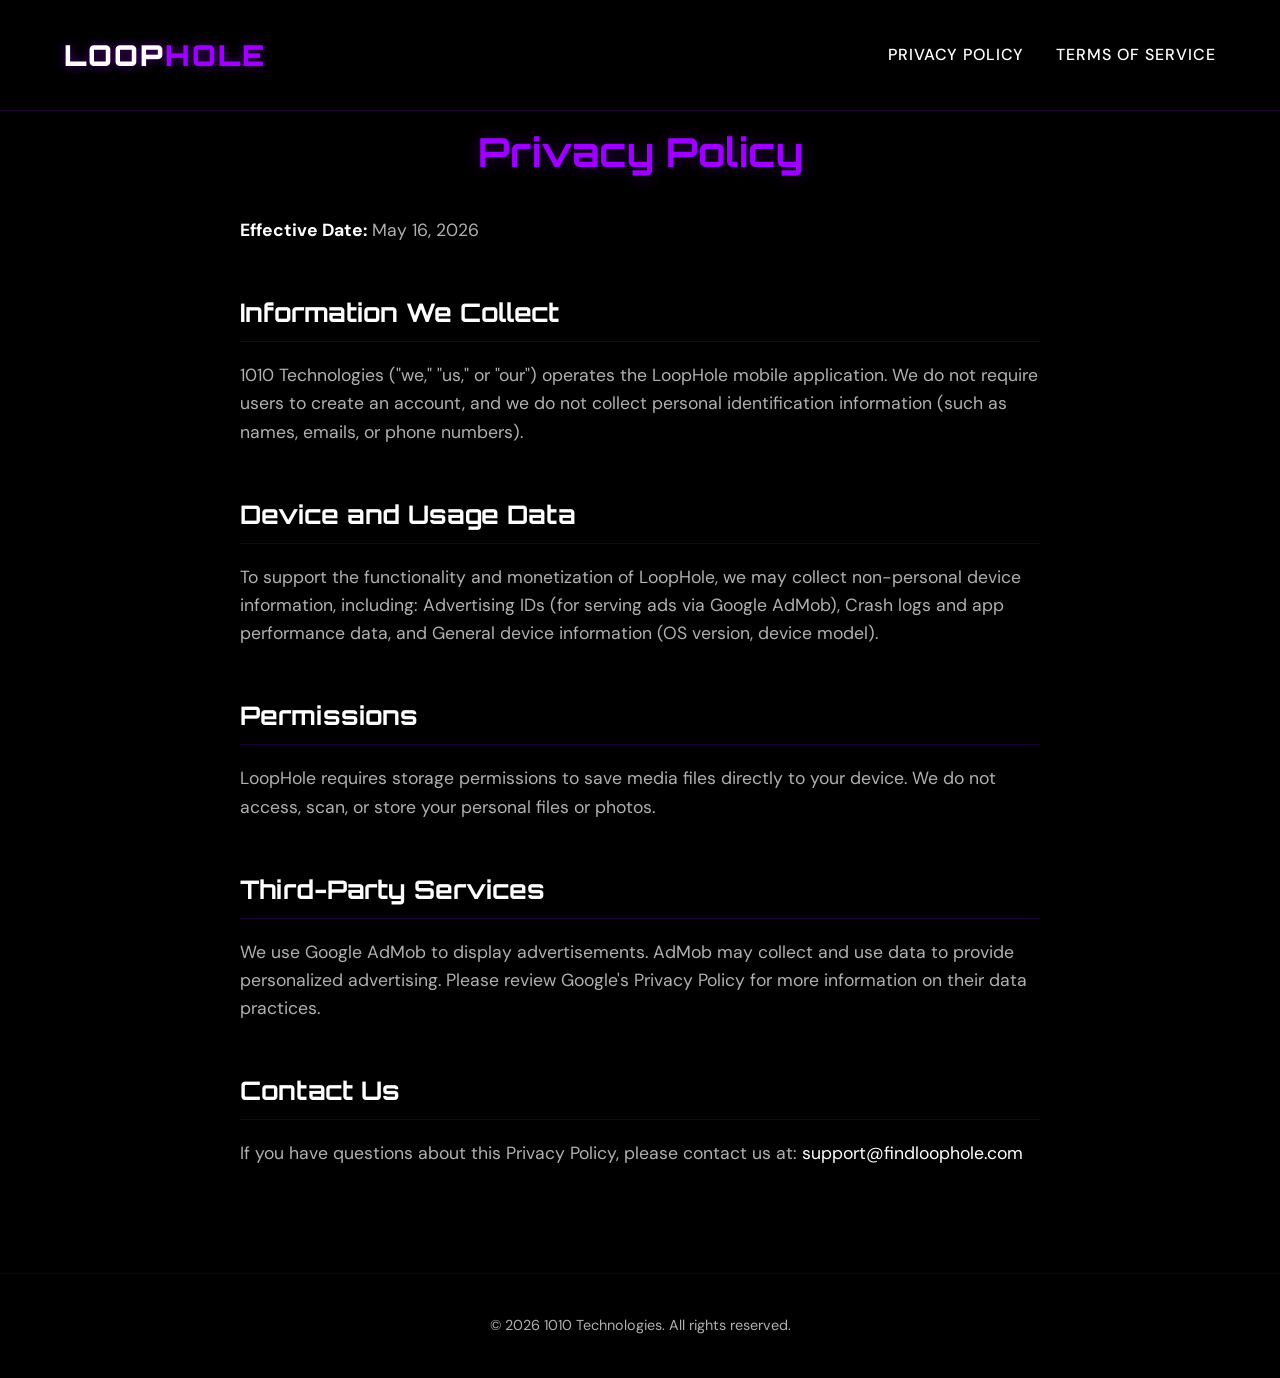
==== privacy-policy.html @ ebff68d0 "Initial commit" ====
<!DOCTYPE html>
<html lang="en">
<head>
    <meta charset="UTF-8">
    <meta name="viewport" content="width=device-width, initial-scale=1.0">
    <meta name="description" content="Privacy Policy for LoopHole, a media management tool by 1010 Technologies.">
    <title>Privacy Policy | LoopHole</title>
    <link rel="stylesheet" href="style.css">
</head>
<body>
    <nav>
        <a href="index.html" class="logo">Loop<span>Hole</span></a>
        <div class="nav-links">
            <a href="privacy-policy.html">Privacy Policy</a>
            <a href="terms.html">Terms of Service</a>
        </div>
    </nav>

    <div class="container">
        <main class="content-page">
            <h1>Privacy Policy</h1>
            <p><strong>Effective Date:</strong> May 16, 2026</p>

            <h2>Information We Collect</h2>
            <p>1010 Technologies ("we," "us," or "our") operates the LoopHole mobile application. We do not require users to create an account, and we do not collect personal identification information (such as names, emails, or phone numbers).</p>

            <h2>Device and Usage Data</h2>
            <p>To support the functionality and monetization of LoopHole, we may collect non-personal device information, including: Advertising IDs (for serving ads via Google AdMob), Crash logs and app performance data, and General device information (OS version, device model).</p>

            <h2>Permissions</h2>
            <p>LoopHole requires storage permissions to save media files directly to your device. We do not access, scan, or store your personal files or photos.</p>

            <h2>Third-Party Services</h2>
            <p>We use Google AdMob to display advertisements. AdMob may collect and use data to provide personalized advertising. Please review Google's Privacy Policy for more information on their data practices.</p>

            <h2>Contact Us</h2>
            <p>If you have questions about this Privacy Policy, please contact us at: <a href="mailto:support@findloophole.com">support@findloophole.com</a></p>
        </main>
    </div>

    <footer>
        <p>&copy; 2026 1010 Technologies. All rights reserved.</p>
    </footer>
</body>
</html>
---- style.css ----
@import url('https://fonts.googleapis.com/css2?family=DM+Sans:wght@400;500;700&family=Orbitron:wght@400;700;900&display=swap');

:root {
    --bg-color: #000000;
    --accent-color: #9D00FF;
    --text-color: #FFFFFF;
    --text-muted: #B0B0B0;
    --font-heading: 'Orbitron', sans-serif;
    --font-body: 'DM Sans', sans-serif;
}

* {
    margin: 0;
    padding: 0;
    box-sizing: border-box;
}

body {
    background-color: var(--bg-color);
    color: var(--text-color);
    font-family: var(--font-body);
    line-height: 1.6;
    overflow-x: hidden;
}

h1, h2, h3, h4, h5, h6, .logo {
    font-family: var(--font-heading);
    color: var(--text-color);
}

a {
    color: var(--text-color);
    text-decoration: none;
    transition: color 0.3s ease;
}

a:hover {
    color: var(--accent-color);
}

/* Navigation */
nav {
    display: flex;
    justify-content: space-between;
    align-items: center;
    padding: 2rem 5%;
    background-color: rgba(0, 0, 0, 0.8);
    backdrop-filter: blur(10px);
    position: fixed;
    width: 100%;
    top: 0;
    z-index: 1000;
    border-bottom: 1px solid rgba(157, 0, 255, 0.2);
}

.logo {
    font-size: 1.8rem;
    font-weight: 900;
    letter-spacing: 2px;
    text-transform: uppercase;
    color: var(--text-color);
    text-shadow: 0 0 10px rgba(157, 0, 255, 0.5);
}

.logo span {
    color: var(--accent-color);
}

.nav-links {
    display: flex;
    gap: 2rem;
}

.nav-links a {
    font-size: 1rem;
    font-weight: 500;
    text-transform: uppercase;
    letter-spacing: 1px;
}

/* Main Container */
.container {
    max-width: 1200px;
    margin: 0 auto;
    padding: 120px 5% 50px;
}

/* Hero Section */
.hero {
    display: flex;
    flex-direction: column;
    justify-content: center;
    align-items: center;
    text-align: center;
    min-height: 80vh;
    position: relative;
}

.hero::before {
    content: '';
    position: absolute;
    top: 50%;
    left: 50%;
    transform: translate(-50%, -50%);
    width: 60vw;
    height: 60vw;
    background: radial-gradient(circle, rgba(157, 0, 255, 0.15) 0%, rgba(0, 0, 0, 0) 70%);
    z-index: -1;
}

.headline {
    font-size: 4.5rem;
    font-weight: 900;
    margin-bottom: 1rem;
    background: linear-gradient(135deg, #FFFFFF, var(--accent-color));
    -webkit-background-clip: text;
    -webkit-text-fill-color: transparent;
    text-shadow: 0px 0px 30px rgba(157, 0, 255, 0.4);
    line-height: 1.1;
}

.subheadline {
    font-size: 1.25rem;
    color: var(--text-muted);
    max-width: 650px;
    margin-bottom: 4rem;
}

/* Features */
.features {
    display: grid;
    grid-template-columns: repeat(auto-fit, minmax(300px, 1fr));
    gap: 2rem;
    margin-bottom: 4rem;
    width: 100%;
}

.feature-card {
    background: rgba(15, 15, 15, 0.5);
    border: 1px solid rgba(157, 0, 255, 0.1);
    padding: 2.5rem 2rem;
    border-radius: 12px;
    text-align: left;
    transition: transform 0.3s ease, border-color 0.3s ease, box-shadow 0.3s ease;
    backdrop-filter: blur(5px);
}

.feature-card:hover {
    transform: translateY(-5px);
    border-color: var(--accent-color);
    box-shadow: 0 10px 30px rgba(157, 0, 255, 0.15);
}

.feature-card h3 {
    font-size: 1.4rem;
    margin-bottom: 1rem;
    color: var(--accent-color);
    letter-spacing: 1px;
}

.feature-card p {
    color: var(--text-muted);
    font-size: 1.05rem;
}

/* CTA Button */
.cta-button {
    display: inline-block;
    background-color: transparent;
    color: var(--accent-color);
    font-family: var(--font-heading);
    font-weight: 700;
    font-size: 1.1rem;
    text-transform: uppercase;
    letter-spacing: 2px;
    padding: 1.2rem 2.5rem;
    border: 2px solid var(--accent-color);
    border-radius: 4px;
    cursor: pointer;
    transition: all 0.3s ease;
    box-shadow: 0 0 15px rgba(157, 0, 255, 0.2), inset 0 0 10px rgba(157, 0, 255, 0.1);
    position: relative;
    overflow: hidden;
}

.cta-button:hover {
    background-color: var(--accent-color);
    color: var(--bg-color);
    box-shadow: 0 0 30px rgba(157, 0, 255, 0.6);
}

/* Content Pages */
.content-page {
    max-width: 800px;
    margin: 0 auto;
}

.content-page h1 {
    font-size: 2.5rem;
    margin-bottom: 2rem;
    color: var(--accent-color);
    text-align: center;
    text-shadow: 0 0 15px rgba(157, 0, 255, 0.3);
}

.content-page h2 {
    font-size: 1.6rem;
    margin-top: 3rem;
    margin-bottom: 1.2rem;
    color: var(--text-color);
    border-bottom: 1px solid rgba(157, 0, 255, 0.2);
    padding-bottom: 0.5rem;
}

.content-page p {
    color: var(--text-muted);
    margin-bottom: 1.5rem;
    font-size: 1.1rem;
}

.content-page strong {
    color: var(--text-color);
}

/* Footer */
footer {
    text-align: center;
    padding: 2.5rem;
    border-top: 1px solid rgba(157, 0, 255, 0.1);
    color: var(--text-muted);
    font-size: 0.9rem;
    margin-top: 2rem;
}

/* Responsive */
@media (max-width: 768px) {
    nav {
        flex-direction: column;
        padding: 1.5rem;
        gap: 1.5rem;
    }
    
    .container {
        padding-top: 160px;
    }

    .headline {
        font-size: 2.8rem;
    }
    
    .subheadline {
        font-size: 1.1rem;
    }
    
    .cta-button {
        padding: 1rem 1.5rem;
        font-size: 0.9rem;
    }
}
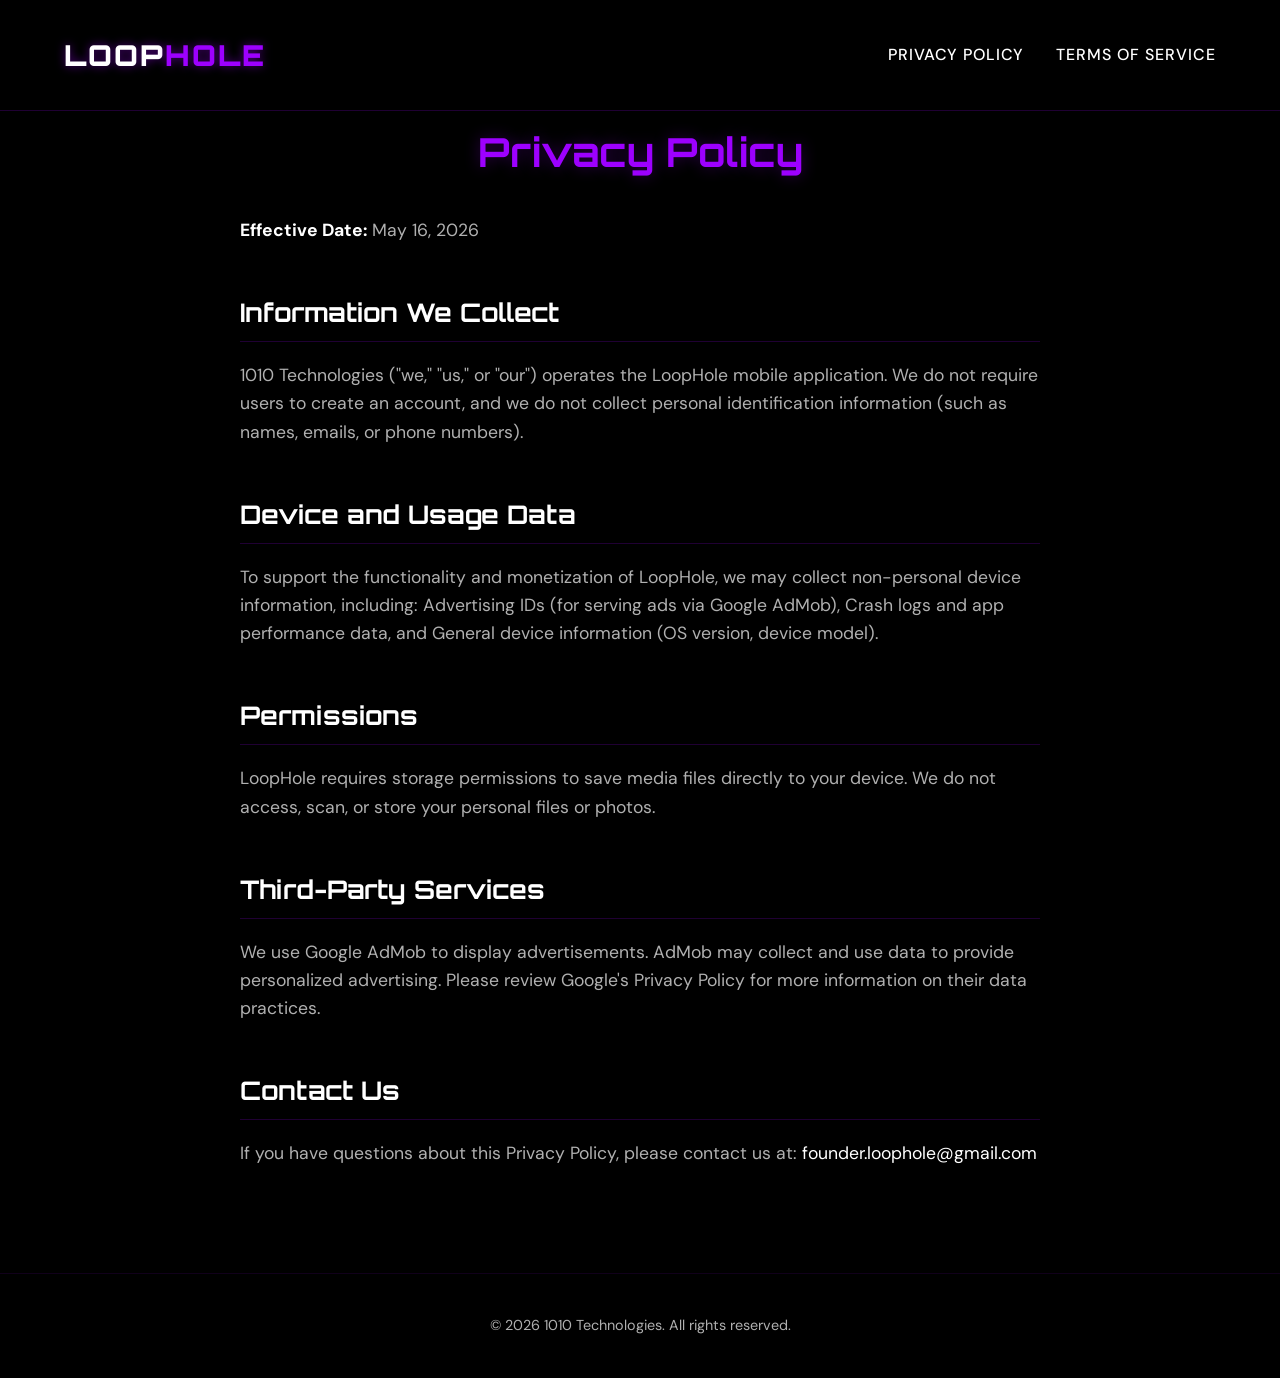
==== commit 2482190c: "Update privacy-policy.html" ====
--- a/privacy-policy.html
+++ b/privacy-policy.html
@@ -34,7 +34,7 @@
             <p>We use Google AdMob to display advertisements. AdMob may collect and use data to provide personalized advertising. Please review Google's Privacy Policy for more information on their data practices.</p>
 
             <h2>Contact Us</h2>
-            <p>If you have questions about this Privacy Policy, please contact us at: <a href="mailto:support@findloophole.com">support@findloophole.com</a></p>
+            <p>If you have questions about this Privacy Policy, please contact us at: <a href="mailto:founder.loophole@gmail.com">founder.loophole@gmail.com</a></p>
         </main>
     </div>
 
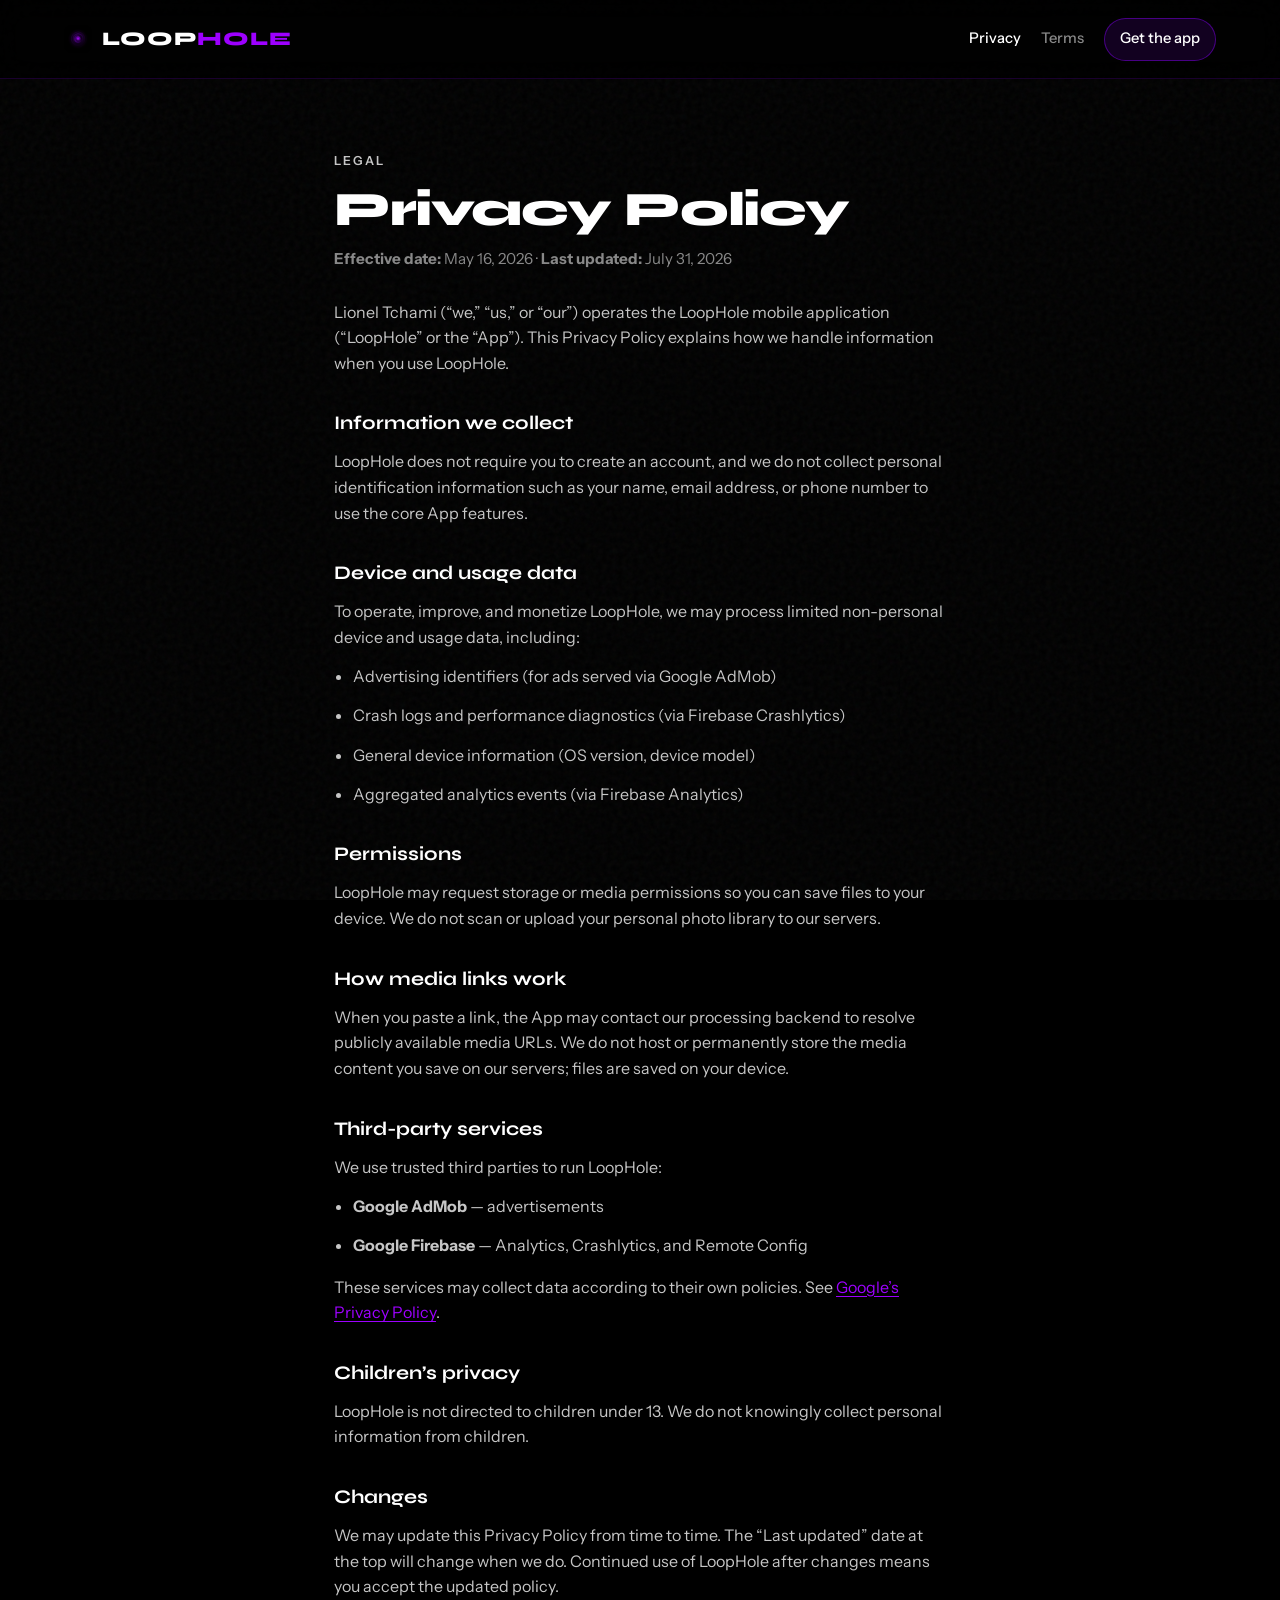
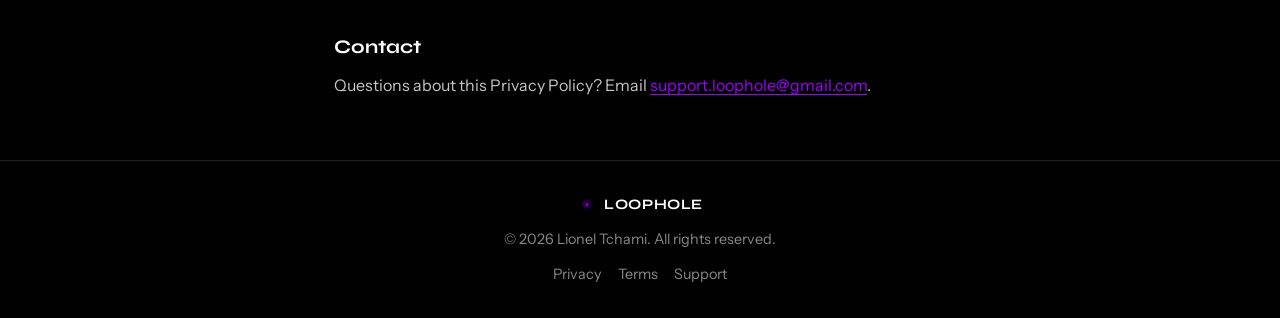
==== commit 686a6193: "Rebuild LoopHole site for Vercel: Play link, branding, favicon, legal" ====
--- a/privacy-policy.html
+++ b/privacy-policy.html
@@ -1,45 +1,158 @@
-<!DOCTYPE html>
+<!doctype html>
 <html lang="en">
-<head>
-    <meta charset="UTF-8">
-    <meta name="viewport" content="width=device-width, initial-scale=1.0">
-    <meta name="description" content="Privacy Policy for LoopHole, a media management tool by 1010 Technologies.">
-    <title>Privacy Policy | LoopHole</title>
-    <link rel="stylesheet" href="style.css">
-</head>
-<body>
-    <nav>
-        <a href="index.html" class="logo">Loop<span>Hole</span></a>
-        <div class="nav-links">
-            <a href="privacy-policy.html">Privacy Policy</a>
-            <a href="terms.html">Terms of Service</a>
-        </div>
-    </nav>
+  <head>
+    <meta charset="UTF-8" />
+    <meta name="viewport" content="width=device-width, initial-scale=1.0" />
+    <meta
+      name="description"
+      content="Privacy Policy for the LoopHole mobile application."
+    />
+    <meta name="theme-color" content="#000000" />
+    <title>Privacy Policy · LoopHole</title>
+    <link
+      rel="icon"
+      type="image/png"
+      sizes="32x32"
+      href="/assets/favicon-32.png"
+    />
+    <link
+      rel="icon"
+      type="image/png"
+      sizes="16x16"
+      href="/assets/favicon-16.png"
+    />
+    <link rel="apple-touch-icon" href="/assets/apple-touch-icon.png" />
+    <link rel="stylesheet" href="/style.css" />
+  </head>
+  <body>
+    <div class="noise" aria-hidden="true"></div>
 
-    <div class="container">
-        <main class="content-page">
-            <h1>Privacy Policy</h1>
-            <p><strong>Effective Date:</strong> May 16, 2026</p>
+    <header class="nav">
+      <a class="brand" href="/">
+        <img
+          src="/assets/favicon-32.png"
+          width="28"
+          height="28"
+          alt=""
+          class="brand-mark"
+        />
+        <span>Loop<span class="accent">Hole</span></span>
+      </a>
+      <nav class="nav-links" aria-label="Primary">
+        <a href="/privacy-policy.html" aria-current="page">Privacy</a>
+        <a href="/terms.html">Terms</a>
+        <a
+          class="nav-cta"
+          href="https://play.google.com/store/apps/details?id=com.loophole.app"
+          target="_blank"
+          rel="noopener noreferrer"
+          >Get the app</a
+        >
+      </nav>
+    </header>
 
-            <h2>Information We Collect</h2>
-            <p>1010 Technologies ("we," "us," or "our") operates the LoopHole mobile application. We do not require users to create an account, and we do not collect personal identification information (such as names, emails, or phone numbers).</p>
+    <main class="legal">
+      <p class="eyebrow">Legal</p>
+      <h1>Privacy Policy</h1>
+      <p class="meta">
+        <strong>Effective date:</strong> May 16, 2026 ·
+        <strong>Last updated:</strong> July 31, 2026
+      </p>
 
-            <h2>Device and Usage Data</h2>
-            <p>To support the functionality and monetization of LoopHole, we may collect non-personal device information, including: Advertising IDs (for serving ads via Google AdMob), Crash logs and app performance data, and General device information (OS version, device model).</p>
+      <p>
+        Lionel Tchami (“we,” “us,” or “our”) operates the LoopHole mobile
+        application (“LoopHole” or the “App”). This Privacy Policy explains how
+        we handle information when you use LoopHole.
+      </p>
 
-            <h2>Permissions</h2>
-            <p>LoopHole requires storage permissions to save media files directly to your device. We do not access, scan, or store your personal files or photos.</p>
+      <h2>Information we collect</h2>
+      <p>
+        LoopHole does not require you to create an account, and we do not
+        collect personal identification information such as your name, email
+        address, or phone number to use the core App features.
+      </p>
 
-            <h2>Third-Party Services</h2>
-            <p>We use Google AdMob to display advertisements. AdMob may collect and use data to provide personalized advertising. Please review Google's Privacy Policy for more information on their data practices.</p>
+      <h2>Device and usage data</h2>
+      <p>
+        To operate, improve, and monetize LoopHole, we may process limited
+        non-personal device and usage data, including:
+      </p>
+      <ul>
+        <li>Advertising identifiers (for ads served via Google AdMob)</li>
+        <li>
+          Crash logs and performance diagnostics (via Firebase Crashlytics)
+        </li>
+        <li>General device information (OS version, device model)</li>
+        <li>Aggregated analytics events (via Firebase Analytics)</li>
+      </ul>
 
-            <h2>Contact Us</h2>
-            <p>If you have questions about this Privacy Policy, please contact us at: <a href="mailto:founder.loophole@gmail.com">founder.loophole@gmail.com</a></p>
-        </main>
-    </div>
+      <h2>Permissions</h2>
+      <p>
+        LoopHole may request storage or media permissions so you can save files
+        to your device. We do not scan or upload your personal photo library to
+        our servers.
+      </p>
 
-    <footer>
-        <p>&copy; 2026 1010 Technologies. All rights reserved.</p>
+      <h2>How media links work</h2>
+      <p>
+        When you paste a link, the App may contact our processing backend to
+        resolve publicly available media URLs. We do not host or permanently
+        store the media content you save on our servers; files are saved on your
+        device.
+      </p>
+
+      <h2>Third-party services</h2>
+      <p>We use trusted third parties to run LoopHole:</p>
+      <ul>
+        <li><strong>Google AdMob</strong> — advertisements</li>
+        <li>
+          <strong>Google Firebase</strong> — Analytics, Crashlytics, and Remote
+          Config
+        </li>
+      </ul>
+      <p>
+        These services may collect data according to their own policies. See
+        <a
+          href="https://policies.google.com/privacy"
+          target="_blank"
+          rel="noopener noreferrer"
+          >Google’s Privacy Policy</a
+        >.
+      </p>
+
+      <h2>Children’s privacy</h2>
+      <p>
+        LoopHole is not directed to children under 13. We do not knowingly
+        collect personal information from children.
+      </p>
+
+      <h2>Changes</h2>
+      <p>
+        We may update this Privacy Policy from time to time. The “Last updated”
+        date at the top will change when we do. Continued use of LoopHole after
+        changes means you accept the updated policy.
+      </p>
+
+      <h2>Contact</h2>
+      <p>
+        Questions about this Privacy Policy? Email
+        <a href="mailto:support.loophole@gmail.com"
+          >support.loophole@gmail.com</a
+        >.
+      </p>
+    </main>
+
+    <footer class="footer">
+      <div class="footer-brand">
+        <img src="/assets/favicon-32.png" width="20" height="20" alt="" />
+        <span>LoopHole</span>
+      </div>
+      <p>© 2026 Lionel Tchami. All rights reserved.</p>
+      <div class="footer-links">
+        <a href="/privacy-policy.html">Privacy</a>
+        <a href="/terms.html">Terms</a>
+        <a href="mailto:support.loophole@gmail.com">Support</a>
+      </div>
     </footer>
-</body>
+  </body>
 </html>
--- a/style.css
+++ b/style.css
@@ -1,259 +1,391 @@
-@import url('https://fonts.googleapis.com/css2?family=DM+Sans:wght@400;500;700&family=Orbitron:wght@400;700;900&display=swap');
+@import url("https://fonts.googleapis.com/css2?family=Instrument+Sans:wght@400;500;600;700&family=Syne:wght@600;700;800&display=swap");
 
 :root {
-    --bg-color: #000000;
-    --accent-color: #9D00FF;
-    --text-color: #FFFFFF;
-    --text-muted: #B0B0B0;
-    --font-heading: 'Orbitron', sans-serif;
-    --font-body: 'DM Sans', sans-serif;
-}
-
-* {
-    margin: 0;
-    padding: 0;
-    box-sizing: border-box;
+	--bg: #000000;
+	--bg-elevated: #0d0d0d;
+	--bg-mid: #1a1a1a;
+	--line: #1f1f1f;
+	--text: #ffffff;
+	--muted: #888888;
+	--purple: #8b00ff;
+	--purple-glow: #9d00ff;
+	--success: #00ff88;
+	--font-display: "Syne", system-ui, sans-serif;
+	--font-body: "Instrument Sans", system-ui, sans-serif;
+	--radius: 18px;
+	--max: 1080px;
+}
+
+*,
+*::before,
+*::after {
+	box-sizing: border-box;
+	margin: 0;
+	padding: 0;
+}
+
+html {
+	scroll-behavior: smooth;
 }
 
 body {
-    background-color: var(--bg-color);
-    color: var(--text-color);
-    font-family: var(--font-body);
-    line-height: 1.6;
-    overflow-x: hidden;
-}
-
-h1, h2, h3, h4, h5, h6, .logo {
-    font-family: var(--font-heading);
-    color: var(--text-color);
+	min-height: 100vh;
+	background: var(--bg);
+	color: var(--text);
+	font-family: var(--font-body);
+	line-height: 1.6;
+	overflow-x: hidden;
+}
+
+img {
+	display: block;
+	max-width: 100%;
 }
 
 a {
-    color: var(--text-color);
-    text-decoration: none;
-    transition: color 0.3s ease;
+	color: inherit;
+	text-decoration: none;
+	transition:
+		color 0.2s ease,
+		border-color 0.2s ease,
+		background 0.2s ease,
+		transform 0.2s ease;
 }
 
 a:hover {
-    color: var(--accent-color);
-}
-
-/* Navigation */
-nav {
-    display: flex;
-    justify-content: space-between;
-    align-items: center;
-    padding: 2rem 5%;
-    background-color: rgba(0, 0, 0, 0.8);
-    backdrop-filter: blur(10px);
-    position: fixed;
-    width: 100%;
-    top: 0;
-    z-index: 1000;
-    border-bottom: 1px solid rgba(157, 0, 255, 0.2);
-}
-
-.logo {
-    font-size: 1.8rem;
-    font-weight: 900;
-    letter-spacing: 2px;
-    text-transform: uppercase;
-    color: var(--text-color);
-    text-shadow: 0 0 10px rgba(157, 0, 255, 0.5);
-}
-
-.logo span {
-    color: var(--accent-color);
+	color: var(--purple-glow);
+}
+
+.noise {
+	pointer-events: none;
+	position: fixed;
+	inset: 0;
+	z-index: 0;
+	opacity: 0.045;
+	background-image: url("data:image/svg+xml,%3Csvg viewBox='0 0 200 200' xmlns='http://www.w3.org/2000/svg'%3E%3Cfilter id='n'%3E%3CfeTurbulence type='fractalNoise' baseFrequency='0.85' numOctaves='4' stitchTiles='stitch'/%3E%3C/filter%3E%3Crect width='100%25' height='100%25' filter='url(%23n)'/%3E%3C/svg%3E");
+}
+
+.glow {
+	pointer-events: none;
+	position: fixed;
+	top: -20%;
+	left: 50%;
+	transform: translateX(-50%);
+	width: min(900px, 120vw);
+	height: 520px;
+	z-index: 0;
+	background: radial-gradient(
+		ellipse at center,
+		rgba(139, 0, 255, 0.22),
+		transparent 68%
+	);
+	filter: blur(8px);
+}
+
+.nav,
+main,
+.footer {
+	position: relative;
+	z-index: 1;
+}
+
+.nav {
+	position: sticky;
+	top: 0;
+	display: flex;
+	align-items: center;
+	justify-content: space-between;
+	gap: 1rem;
+	padding: 1.1rem 5%;
+	background: rgba(0, 0, 0, 0.72);
+	backdrop-filter: blur(16px);
+	border-bottom: 1px solid rgba(139, 0, 255, 0.18);
+}
+
+.brand {
+	display: inline-flex;
+	align-items: center;
+	gap: 0.65rem;
+	font-family: var(--font-display);
+	font-weight: 800;
+	font-size: 1.2rem;
+	letter-spacing: 0.04em;
+	text-transform: uppercase;
+}
+
+.brand-mark {
+	border-radius: 8px;
+}
+
+.accent,
+.brand .accent {
+	color: var(--purple-glow);
 }
 
 .nav-links {
-    display: flex;
-    gap: 2rem;
+	display: flex;
+	align-items: center;
+	gap: 1.25rem;
 }
 
 .nav-links a {
-    font-size: 1rem;
-    font-weight: 500;
-    text-transform: uppercase;
-    letter-spacing: 1px;
-}
-
-/* Main Container */
-.container {
-    max-width: 1200px;
-    margin: 0 auto;
-    padding: 120px 5% 50px;
-}
-
-/* Hero Section */
+	font-size: 0.92rem;
+	font-weight: 500;
+	color: var(--muted);
+}
+
+.nav-links a:hover,
+.nav-links a[aria-current="page"] {
+	color: var(--text);
+}
+
+.nav-cta {
+	padding: 0.55rem 0.95rem !important;
+	border-radius: 999px;
+	border: 1px solid rgba(139, 0, 255, 0.45);
+	background: rgba(139, 0, 255, 0.12);
+	color: var(--text) !important;
+}
+
+.nav-cta:hover {
+	background: rgba(139, 0, 255, 0.28);
+	transform: translateY(-1px);
+}
+
 .hero {
-    display: flex;
-    flex-direction: column;
-    justify-content: center;
-    align-items: center;
-    text-align: center;
-    min-height: 80vh;
-    position: relative;
-}
-
-.hero::before {
-    content: '';
-    position: absolute;
-    top: 50%;
-    left: 50%;
-    transform: translate(-50%, -50%);
-    width: 60vw;
-    height: 60vw;
-    background: radial-gradient(circle, rgba(157, 0, 255, 0.15) 0%, rgba(0, 0, 0, 0) 70%);
-    z-index: -1;
-}
-
-.headline {
-    font-size: 4.5rem;
-    font-weight: 900;
-    margin-bottom: 1rem;
-    background: linear-gradient(135deg, #FFFFFF, var(--accent-color));
-    -webkit-background-clip: text;
-    -webkit-text-fill-color: transparent;
-    text-shadow: 0px 0px 30px rgba(157, 0, 255, 0.4);
-    line-height: 1.1;
-}
-
-.subheadline {
-    font-size: 1.25rem;
-    color: var(--text-muted);
-    max-width: 650px;
-    margin-bottom: 4rem;
-}
-
-/* Features */
+	max-width: var(--max);
+	margin: 0 auto;
+	padding: 5.5rem 5% 3.5rem;
+	text-align: center;
+	display: flex;
+	flex-direction: column;
+	align-items: center;
+	gap: 1.15rem;
+}
+
+.eyebrow {
+	font-size: 0.78rem;
+	font-weight: 600;
+	letter-spacing: 0.16em;
+	text-transform: uppercase;
+	color: var(--purple-glow);
+}
+
+.hero-mark {
+	margin: 0.4rem 0 0.2rem;
+	padding: 0.35rem;
+	border-radius: 28px;
+	background: linear-gradient(
+		145deg,
+		rgba(139, 0, 255, 0.35),
+		rgba(255, 255, 255, 0.04)
+	);
+	box-shadow: 0 0 60px rgba(139, 0, 255, 0.25);
+}
+
+.hero-mark img {
+	border-radius: 22px;
+}
+
+h1 {
+	font-family: var(--font-display);
+	font-weight: 800;
+	font-size: clamp(2.6rem, 7vw, 4.4rem);
+	line-height: 1.05;
+	letter-spacing: -0.03em;
+}
+
+.gradient-text {
+	background: linear-gradient(
+		120deg,
+		#ffffff 10%,
+		var(--purple-glow) 55%,
+		var(--success) 120%
+	);
+	-webkit-background-clip: text;
+	background-clip: text;
+	color: transparent;
+}
+
+.lede {
+	max-width: 38rem;
+	color: var(--muted);
+	font-size: 1.1rem;
+}
+
+.cta-row {
+	display: flex;
+	flex-wrap: wrap;
+	gap: 0.85rem;
+	justify-content: center;
+	margin-top: 0.75rem;
+}
+
+.btn {
+	display: inline-flex;
+	align-items: center;
+	gap: 0.55rem;
+	padding: 0.95rem 1.35rem;
+	border-radius: 999px;
+	font-weight: 600;
+	font-size: 0.98rem;
+}
+
+.btn-primary {
+	background: linear-gradient(120deg, var(--purple), var(--purple-glow));
+	color: #fff !important;
+	box-shadow: 0 10px 40px rgba(139, 0, 255, 0.35);
+}
+
+.btn-primary:hover {
+	transform: translateY(-2px);
+	color: #fff !important;
+}
+
+.btn-ghost {
+	border: 1px solid var(--line);
+	background: rgba(255, 255, 255, 0.02);
+	color: var(--text) !important;
+}
+
+.btn-ghost:hover {
+	border-color: rgba(139, 0, 255, 0.5);
+}
+
 .features {
-    display: grid;
-    grid-template-columns: repeat(auto-fit, minmax(300px, 1fr));
-    gap: 2rem;
-    margin-bottom: 4rem;
-    width: 100%;
-}
-
-.feature-card {
-    background: rgba(15, 15, 15, 0.5);
-    border: 1px solid rgba(157, 0, 255, 0.1);
-    padding: 2.5rem 2rem;
-    border-radius: 12px;
-    text-align: left;
-    transition: transform 0.3s ease, border-color 0.3s ease, box-shadow 0.3s ease;
-    backdrop-filter: blur(5px);
-}
-
-.feature-card:hover {
-    transform: translateY(-5px);
-    border-color: var(--accent-color);
-    box-shadow: 0 10px 30px rgba(157, 0, 255, 0.15);
-}
-
-.feature-card h3 {
-    font-size: 1.4rem;
-    margin-bottom: 1rem;
-    color: var(--accent-color);
-    letter-spacing: 1px;
-}
-
-.feature-card p {
-    color: var(--text-muted);
-    font-size: 1.05rem;
-}
-
-/* CTA Button */
-.cta-button {
-    display: inline-block;
-    background-color: transparent;
-    color: var(--accent-color);
-    font-family: var(--font-heading);
-    font-weight: 700;
-    font-size: 1.1rem;
-    text-transform: uppercase;
-    letter-spacing: 2px;
-    padding: 1.2rem 2.5rem;
-    border: 2px solid var(--accent-color);
-    border-radius: 4px;
-    cursor: pointer;
-    transition: all 0.3s ease;
-    box-shadow: 0 0 15px rgba(157, 0, 255, 0.2), inset 0 0 10px rgba(157, 0, 255, 0.1);
-    position: relative;
-    overflow: hidden;
-}
-
-.cta-button:hover {
-    background-color: var(--accent-color);
-    color: var(--bg-color);
-    box-shadow: 0 0 30px rgba(157, 0, 255, 0.6);
-}
-
-/* Content Pages */
-.content-page {
-    max-width: 800px;
-    margin: 0 auto;
-}
-
-.content-page h1 {
-    font-size: 2.5rem;
-    margin-bottom: 2rem;
-    color: var(--accent-color);
-    text-align: center;
-    text-shadow: 0 0 15px rgba(157, 0, 255, 0.3);
-}
-
-.content-page h2 {
-    font-size: 1.6rem;
-    margin-top: 3rem;
-    margin-bottom: 1.2rem;
-    color: var(--text-color);
-    border-bottom: 1px solid rgba(157, 0, 255, 0.2);
-    padding-bottom: 0.5rem;
-}
-
-.content-page p {
-    color: var(--text-muted);
-    margin-bottom: 1.5rem;
-    font-size: 1.1rem;
-}
-
-.content-page strong {
-    color: var(--text-color);
-}
-
-/* Footer */
-footer {
-    text-align: center;
-    padding: 2.5rem;
-    border-top: 1px solid rgba(157, 0, 255, 0.1);
-    color: var(--text-muted);
-    font-size: 0.9rem;
-    margin-top: 2rem;
-}
-
-/* Responsive */
-@media (max-width: 768px) {
-    nav {
-        flex-direction: column;
-        padding: 1.5rem;
-        gap: 1.5rem;
-    }
-    
-    .container {
-        padding-top: 160px;
-    }
-
-    .headline {
-        font-size: 2.8rem;
-    }
-    
-    .subheadline {
-        font-size: 1.1rem;
-    }
-    
-    .cta-button {
-        padding: 1rem 1.5rem;
-        font-size: 0.9rem;
-    }
-}
+	max-width: var(--max);
+	margin: 0 auto 4rem;
+	padding: 0 5%;
+	display: grid;
+	grid-template-columns: repeat(3, 1fr);
+	gap: 1rem;
+}
+
+.card {
+	background: linear-gradient(
+		180deg,
+		rgba(255, 255, 255, 0.03),
+		rgba(255, 255, 255, 0.01)
+	);
+	border: 1px solid var(--line);
+	border-radius: var(--radius);
+	padding: 1.5rem 1.35rem;
+	text-align: left;
+	transition:
+		border-color 0.25s ease,
+		transform 0.25s ease;
+}
+
+.card:hover {
+	border-color: rgba(139, 0, 255, 0.45);
+	transform: translateY(-3px);
+}
+
+.card h2 {
+	font-family: var(--font-display);
+	font-size: 1.15rem;
+	margin-bottom: 0.45rem;
+}
+
+.card p {
+	color: var(--muted);
+	font-size: 0.96rem;
+}
+
+.legal {
+	max-width: 740px;
+	margin: 0 auto;
+	padding: 4.5rem 5% 3rem;
+}
+
+.legal h1 {
+	font-size: clamp(2rem, 5vw, 3rem);
+	margin: 0.35rem 0 0.75rem;
+}
+
+.legal .meta {
+	color: var(--muted);
+	margin-bottom: 1.75rem;
+	font-size: 0.95rem;
+}
+
+.legal h2 {
+	font-family: var(--font-display);
+	font-size: 1.2rem;
+	margin: 2rem 0 0.65rem;
+}
+
+.legal p,
+.legal li {
+	color: #c6c6c6;
+	margin-bottom: 0.85rem;
+}
+
+.legal ul {
+	padding-left: 1.2rem;
+	margin-bottom: 1rem;
+}
+
+.legal a {
+	color: var(--purple-glow);
+	text-decoration: underline;
+	text-underline-offset: 3px;
+}
+
+.footer {
+	border-top: 1px solid var(--line);
+	padding: 2rem 5%;
+	display: grid;
+	gap: 0.75rem;
+	justify-items: center;
+	text-align: center;
+	color: var(--muted);
+	font-size: 0.9rem;
+}
+
+.footer-brand {
+	display: inline-flex;
+	align-items: center;
+	gap: 0.45rem;
+	color: var(--text);
+	font-family: var(--font-display);
+	font-weight: 700;
+	letter-spacing: 0.04em;
+	text-transform: uppercase;
+}
+
+.footer-brand img {
+	border-radius: 5px;
+}
+
+.footer-links {
+	display: flex;
+	flex-wrap: wrap;
+	gap: 1rem;
+	justify-content: center;
+}
+
+.footer-links a {
+	color: var(--muted);
+}
+.footer-links a:hover {
+	color: var(--purple-glow);
+}
+
+@media (max-width: 800px) {
+	.features {
+		grid-template-columns: 1fr;
+	}
+	.nav-links a:not(.nav-cta) {
+		display: none;
+	}
+}
+
+@media (prefers-reduced-motion: reduce) {
+	*,
+	*::before,
+	*::after {
+		animation: none !important;
+		transition: none !important;
+	}
+}
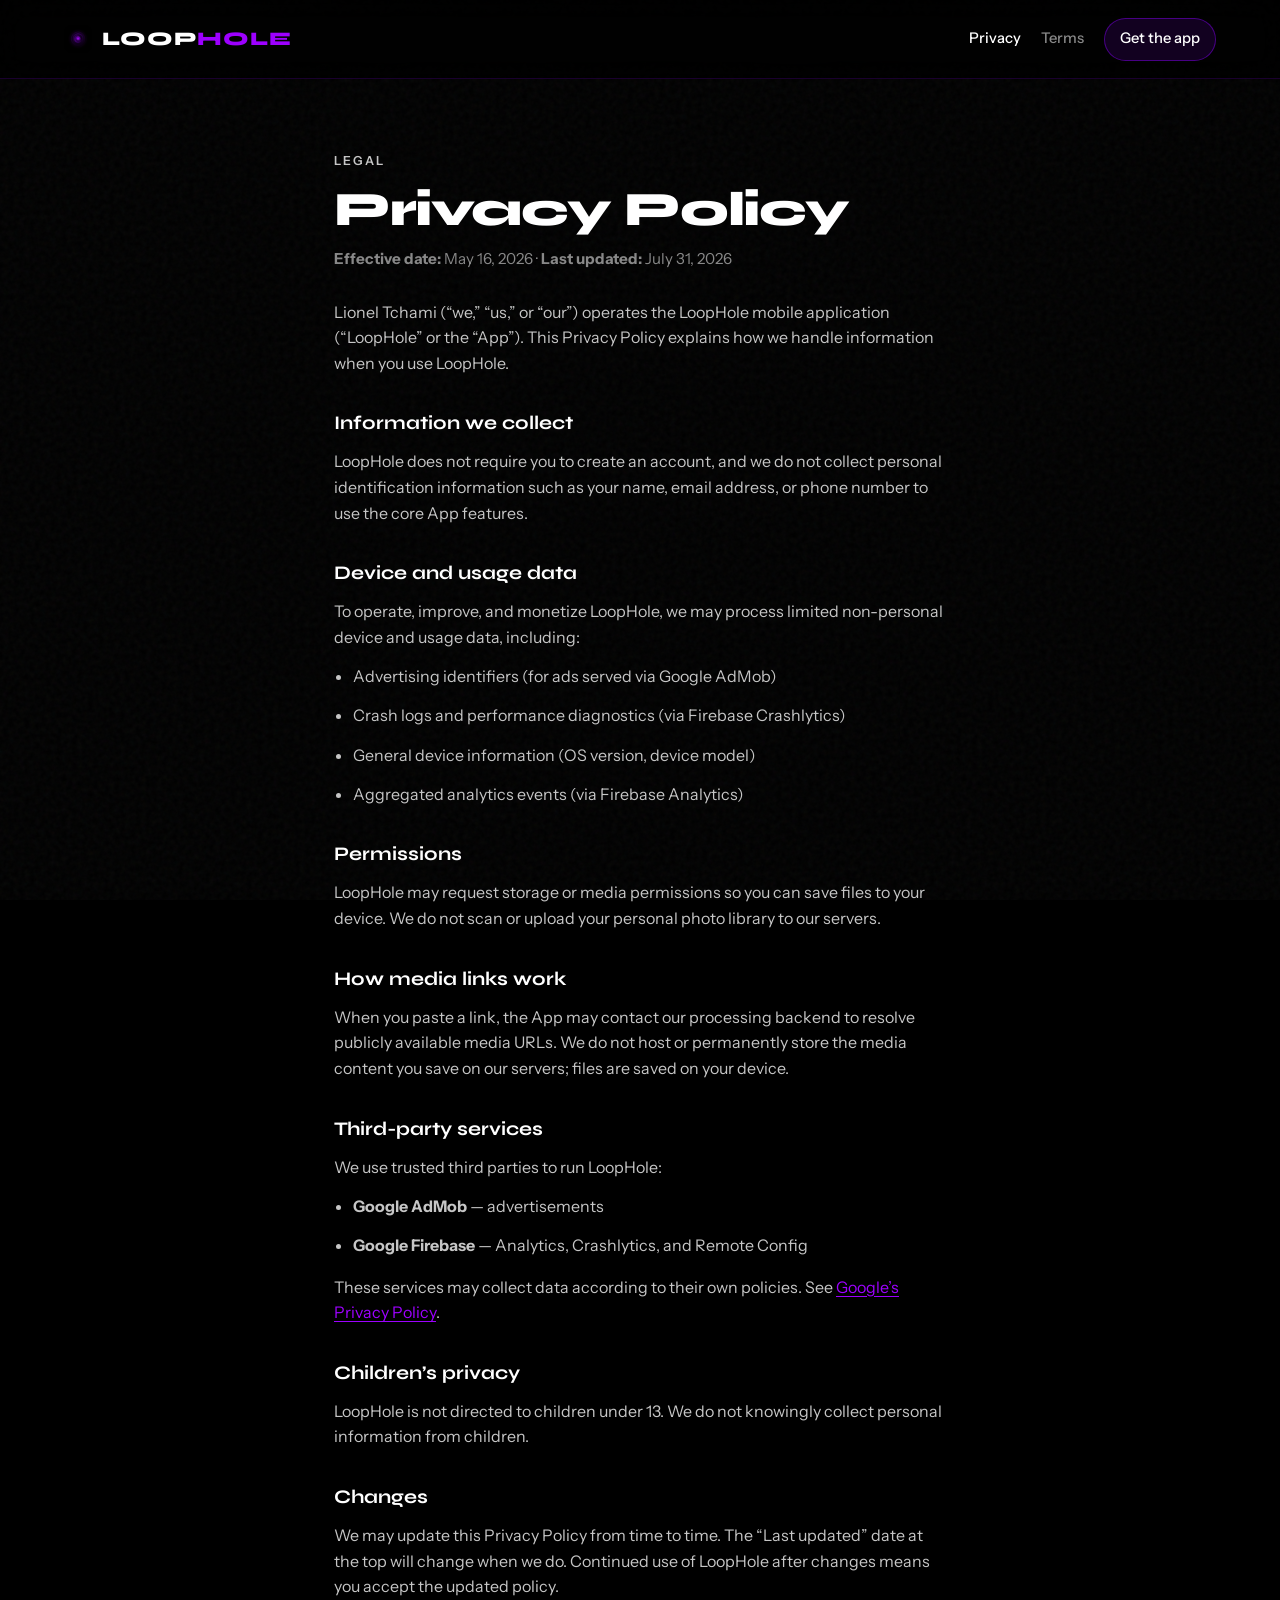
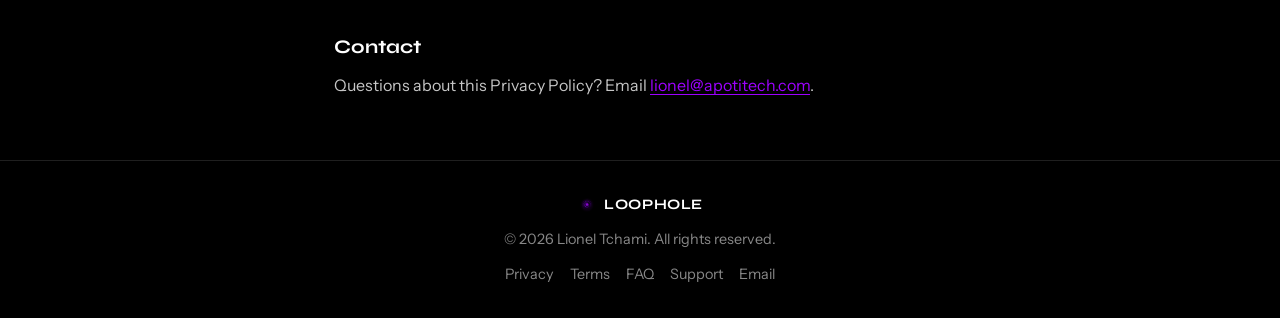
==== commit e2612d2a: "Expand site: Play badge, store gallery, FAQ, support, changelog, OG" ====
--- a/privacy-policy.html
+++ b/privacy-policy.html
@@ -39,8 +39,8 @@
         <span>Loop<span class="accent">Hole</span></span>
       </a>
       <nav class="nav-links" aria-label="Primary">
-        <a href="/privacy-policy.html" aria-current="page">Privacy</a>
-        <a href="/terms.html">Terms</a>
+        <a href="/privacy-policy" aria-current="page">Privacy</a>
+        <a href="/terms">Terms</a>
         <a
           class="nav-cta"
           href="https://play.google.com/store/apps/details?id=com.loophole.app"
@@ -136,9 +136,7 @@
       <h2>Contact</h2>
       <p>
         Questions about this Privacy Policy? Email
-        <a href="mailto:support.loophole@gmail.com"
-          >support.loophole@gmail.com</a
-        >.
+        <a href="mailto:lionel@apotitech.com">lionel@apotitech.com</a>.
       </p>
     </main>
 
@@ -149,9 +147,11 @@
       </div>
       <p>© 2026 Lionel Tchami. All rights reserved.</p>
       <div class="footer-links">
-        <a href="/privacy-policy.html">Privacy</a>
-        <a href="/terms.html">Terms</a>
-        <a href="mailto:support.loophole@gmail.com">Support</a>
+        <a href="/privacy-policy">Privacy</a>
+        <a href="/terms">Terms</a>
+        <a href="/faq">FAQ</a>
+        <a href="/support">Support</a>
+        <a href="mailto:lionel@apotitech.com">Email</a>
       </div>
     </footer>
   </body>
--- a/style.css
+++ b/style.css
@@ -1,391 +1,542 @@
 @import url("https://fonts.googleapis.com/css2?family=Instrument+Sans:wght@400;500;600;700&family=Syne:wght@600;700;800&display=swap");
 
 :root {
-	--bg: #000000;
-	--bg-elevated: #0d0d0d;
-	--bg-mid: #1a1a1a;
-	--line: #1f1f1f;
-	--text: #ffffff;
-	--muted: #888888;
-	--purple: #8b00ff;
-	--purple-glow: #9d00ff;
-	--success: #00ff88;
-	--font-display: "Syne", system-ui, sans-serif;
-	--font-body: "Instrument Sans", system-ui, sans-serif;
-	--radius: 18px;
-	--max: 1080px;
+  --bg: #000000;
+  --bg-elevated: #0d0d0d;
+  --bg-mid: #1a1a1a;
+  --line: #1f1f1f;
+  --text: #ffffff;
+  --muted: #888888;
+  --purple: #8b00ff;
+  --purple-glow: #9d00ff;
+  --success: #00ff88;
+  --font-display: "Syne", system-ui, sans-serif;
+  --font-body: "Instrument Sans", system-ui, sans-serif;
+  --radius: 18px;
+  --max: 1080px;
 }
 
 *,
 *::before,
 *::after {
-	box-sizing: border-box;
-	margin: 0;
-	padding: 0;
+  box-sizing: border-box;
+  margin: 0;
+  padding: 0;
 }
 
 html {
-	scroll-behavior: smooth;
+  scroll-behavior: smooth;
 }
 
 body {
-	min-height: 100vh;
-	background: var(--bg);
-	color: var(--text);
-	font-family: var(--font-body);
-	line-height: 1.6;
-	overflow-x: hidden;
+  min-height: 100vh;
+  background: var(--bg);
+  color: var(--text);
+  font-family: var(--font-body);
+  line-height: 1.6;
+  overflow-x: hidden;
 }
 
 img {
-	display: block;
-	max-width: 100%;
+  display: block;
+  max-width: 100%;
 }
 
 a {
-	color: inherit;
-	text-decoration: none;
-	transition:
-		color 0.2s ease,
-		border-color 0.2s ease,
-		background 0.2s ease,
-		transform 0.2s ease;
+  color: inherit;
+  text-decoration: none;
+  transition:
+    color 0.2s ease,
+    border-color 0.2s ease,
+    background 0.2s ease,
+    transform 0.2s ease;
 }
 
 a:hover {
-	color: var(--purple-glow);
+  color: var(--purple-glow);
 }
 
 .noise {
-	pointer-events: none;
-	position: fixed;
-	inset: 0;
-	z-index: 0;
-	opacity: 0.045;
-	background-image: url("data:image/svg+xml,%3Csvg viewBox='0 0 200 200' xmlns='http://www.w3.org/2000/svg'%3E%3Cfilter id='n'%3E%3CfeTurbulence type='fractalNoise' baseFrequency='0.85' numOctaves='4' stitchTiles='stitch'/%3E%3C/filter%3E%3Crect width='100%25' height='100%25' filter='url(%23n)'/%3E%3C/svg%3E");
+  pointer-events: none;
+  position: fixed;
+  inset: 0;
+  z-index: 0;
+  opacity: 0.045;
+  background-image: url("data:image/svg+xml,%3Csvg viewBox='0 0 200 200' xmlns='http://www.w3.org/2000/svg'%3E%3Cfilter id='n'%3E%3CfeTurbulence type='fractalNoise' baseFrequency='0.85' numOctaves='4' stitchTiles='stitch'/%3E%3C/filter%3E%3Crect width='100%25' height='100%25' filter='url(%23n)'/%3E%3C/svg%3E");
 }
 
 .glow {
-	pointer-events: none;
-	position: fixed;
-	top: -20%;
-	left: 50%;
-	transform: translateX(-50%);
-	width: min(900px, 120vw);
-	height: 520px;
-	z-index: 0;
-	background: radial-gradient(
-		ellipse at center,
-		rgba(139, 0, 255, 0.22),
-		transparent 68%
-	);
-	filter: blur(8px);
+  pointer-events: none;
+  position: fixed;
+  top: -20%;
+  left: 50%;
+  transform: translateX(-50%);
+  width: min(900px, 120vw);
+  height: 520px;
+  z-index: 0;
+  background: radial-gradient(
+    ellipse at center,
+    rgba(139, 0, 255, 0.22),
+    transparent 68%
+  );
+  filter: blur(8px);
 }
 
 .nav,
 main,
 .footer {
-	position: relative;
-	z-index: 1;
+  position: relative;
+  z-index: 1;
 }
 
 .nav {
-	position: sticky;
-	top: 0;
-	display: flex;
-	align-items: center;
-	justify-content: space-between;
-	gap: 1rem;
-	padding: 1.1rem 5%;
-	background: rgba(0, 0, 0, 0.72);
-	backdrop-filter: blur(16px);
-	border-bottom: 1px solid rgba(139, 0, 255, 0.18);
+  position: sticky;
+  top: 0;
+  display: flex;
+  align-items: center;
+  justify-content: space-between;
+  gap: 1rem;
+  padding: 1.1rem 5%;
+  background: rgba(0, 0, 0, 0.72);
+  backdrop-filter: blur(16px);
+  border-bottom: 1px solid rgba(139, 0, 255, 0.18);
 }
 
 .brand {
-	display: inline-flex;
-	align-items: center;
-	gap: 0.65rem;
-	font-family: var(--font-display);
-	font-weight: 800;
-	font-size: 1.2rem;
-	letter-spacing: 0.04em;
-	text-transform: uppercase;
+  display: inline-flex;
+  align-items: center;
+  gap: 0.65rem;
+  font-family: var(--font-display);
+  font-weight: 800;
+  font-size: 1.2rem;
+  letter-spacing: 0.04em;
+  text-transform: uppercase;
 }
 
 .brand-mark {
-	border-radius: 8px;
+  border-radius: 8px;
 }
 
 .accent,
 .brand .accent {
-	color: var(--purple-glow);
+  color: var(--purple-glow);
 }
 
 .nav-links {
-	display: flex;
-	align-items: center;
-	gap: 1.25rem;
+  display: flex;
+  align-items: center;
+  gap: 1.25rem;
 }
 
 .nav-links a {
-	font-size: 0.92rem;
-	font-weight: 500;
-	color: var(--muted);
+  font-size: 0.92rem;
+  font-weight: 500;
+  color: var(--muted);
 }
 
 .nav-links a:hover,
 .nav-links a[aria-current="page"] {
-	color: var(--text);
+  color: var(--text);
 }
 
 .nav-cta {
-	padding: 0.55rem 0.95rem !important;
-	border-radius: 999px;
-	border: 1px solid rgba(139, 0, 255, 0.45);
-	background: rgba(139, 0, 255, 0.12);
-	color: var(--text) !important;
+  padding: 0.55rem 0.95rem !important;
+  border-radius: 999px;
+  border: 1px solid rgba(139, 0, 255, 0.45);
+  background: rgba(139, 0, 255, 0.12);
+  color: var(--text) !important;
 }
 
 .nav-cta:hover {
-	background: rgba(139, 0, 255, 0.28);
-	transform: translateY(-1px);
+  background: rgba(139, 0, 255, 0.28);
+  transform: translateY(-1px);
 }
 
 .hero {
-	max-width: var(--max);
-	margin: 0 auto;
-	padding: 5.5rem 5% 3.5rem;
-	text-align: center;
-	display: flex;
-	flex-direction: column;
-	align-items: center;
-	gap: 1.15rem;
+  max-width: var(--max);
+  margin: 0 auto;
+  padding: 5.5rem 5% 3.5rem;
+  text-align: center;
+  display: flex;
+  flex-direction: column;
+  align-items: center;
+  gap: 1.15rem;
 }
 
 .eyebrow {
-	font-size: 0.78rem;
-	font-weight: 600;
-	letter-spacing: 0.16em;
-	text-transform: uppercase;
-	color: var(--purple-glow);
+  font-size: 0.78rem;
+  font-weight: 600;
+  letter-spacing: 0.16em;
+  text-transform: uppercase;
+  color: var(--purple-glow);
 }
 
 .hero-mark {
-	margin: 0.4rem 0 0.2rem;
-	padding: 0.35rem;
-	border-radius: 28px;
-	background: linear-gradient(
-		145deg,
-		rgba(139, 0, 255, 0.35),
-		rgba(255, 255, 255, 0.04)
-	);
-	box-shadow: 0 0 60px rgba(139, 0, 255, 0.25);
+  margin: 0.4rem 0 0.2rem;
+  padding: 0.35rem;
+  border-radius: 28px;
+  background: linear-gradient(
+    145deg,
+    rgba(139, 0, 255, 0.35),
+    rgba(255, 255, 255, 0.04)
+  );
+  box-shadow: 0 0 60px rgba(139, 0, 255, 0.25);
 }
 
 .hero-mark img {
-	border-radius: 22px;
+  border-radius: 22px;
 }
 
 h1 {
-	font-family: var(--font-display);
-	font-weight: 800;
-	font-size: clamp(2.6rem, 7vw, 4.4rem);
-	line-height: 1.05;
-	letter-spacing: -0.03em;
+  font-family: var(--font-display);
+  font-weight: 800;
+  font-size: clamp(2.6rem, 7vw, 4.4rem);
+  line-height: 1.05;
+  letter-spacing: -0.03em;
 }
 
 .gradient-text {
-	background: linear-gradient(
-		120deg,
-		#ffffff 10%,
-		var(--purple-glow) 55%,
-		var(--success) 120%
-	);
-	-webkit-background-clip: text;
-	background-clip: text;
-	color: transparent;
+  background: linear-gradient(
+    120deg,
+    #ffffff 10%,
+    var(--purple-glow) 55%,
+    var(--success) 120%
+  );
+  -webkit-background-clip: text;
+  background-clip: text;
+  color: transparent;
 }
 
 .lede {
-	max-width: 38rem;
-	color: var(--muted);
-	font-size: 1.1rem;
+  max-width: 38rem;
+  color: var(--muted);
+  font-size: 1.1rem;
 }
 
 .cta-row {
-	display: flex;
-	flex-wrap: wrap;
-	gap: 0.85rem;
-	justify-content: center;
-	margin-top: 0.75rem;
+  display: flex;
+  flex-wrap: wrap;
+  gap: 0.85rem;
+  justify-content: center;
+  margin-top: 0.75rem;
 }
 
 .btn {
-	display: inline-flex;
-	align-items: center;
-	gap: 0.55rem;
-	padding: 0.95rem 1.35rem;
-	border-radius: 999px;
-	font-weight: 600;
-	font-size: 0.98rem;
+  display: inline-flex;
+  align-items: center;
+  gap: 0.55rem;
+  padding: 0.95rem 1.35rem;
+  border-radius: 999px;
+  font-weight: 600;
+  font-size: 0.98rem;
 }
 
 .btn-primary {
-	background: linear-gradient(120deg, var(--purple), var(--purple-glow));
-	color: #fff !important;
-	box-shadow: 0 10px 40px rgba(139, 0, 255, 0.35);
+  background: linear-gradient(120deg, var(--purple), var(--purple-glow));
+  color: #fff !important;
+  box-shadow: 0 10px 40px rgba(139, 0, 255, 0.35);
 }
 
 .btn-primary:hover {
-	transform: translateY(-2px);
-	color: #fff !important;
+  transform: translateY(-2px);
+  color: #fff !important;
 }
 
 .btn-ghost {
-	border: 1px solid var(--line);
-	background: rgba(255, 255, 255, 0.02);
-	color: var(--text) !important;
+  border: 1px solid var(--line);
+  background: rgba(255, 255, 255, 0.02);
+  color: var(--text) !important;
 }
 
 .btn-ghost:hover {
-	border-color: rgba(139, 0, 255, 0.5);
+  border-color: rgba(139, 0, 255, 0.5);
 }
 
 .features {
-	max-width: var(--max);
-	margin: 0 auto 4rem;
-	padding: 0 5%;
-	display: grid;
-	grid-template-columns: repeat(3, 1fr);
-	gap: 1rem;
+  max-width: var(--max);
+  margin: 0 auto 4rem;
+  padding: 0 5%;
+  display: grid;
+  grid-template-columns: repeat(3, 1fr);
+  gap: 1rem;
 }
 
 .card {
-	background: linear-gradient(
-		180deg,
-		rgba(255, 255, 255, 0.03),
-		rgba(255, 255, 255, 0.01)
-	);
-	border: 1px solid var(--line);
-	border-radius: var(--radius);
-	padding: 1.5rem 1.35rem;
-	text-align: left;
-	transition:
-		border-color 0.25s ease,
-		transform 0.25s ease;
+  background: linear-gradient(
+    180deg,
+    rgba(255, 255, 255, 0.03),
+    rgba(255, 255, 255, 0.01)
+  );
+  border: 1px solid var(--line);
+  border-radius: var(--radius);
+  padding: 1.5rem 1.35rem;
+  text-align: left;
+  transition:
+    border-color 0.25s ease,
+    transform 0.25s ease;
 }
 
 .card:hover {
-	border-color: rgba(139, 0, 255, 0.45);
-	transform: translateY(-3px);
+  border-color: rgba(139, 0, 255, 0.45);
+  transform: translateY(-3px);
 }
 
 .card h2 {
-	font-family: var(--font-display);
-	font-size: 1.15rem;
-	margin-bottom: 0.45rem;
+  font-family: var(--font-display);
+  font-size: 1.15rem;
+  margin-bottom: 0.45rem;
 }
 
 .card p {
-	color: var(--muted);
-	font-size: 0.96rem;
+  color: var(--muted);
+  font-size: 0.96rem;
 }
 
 .legal {
-	max-width: 740px;
-	margin: 0 auto;
-	padding: 4.5rem 5% 3rem;
+  max-width: 740px;
+  margin: 0 auto;
+  padding: 4.5rem 5% 3rem;
 }
 
 .legal h1 {
-	font-size: clamp(2rem, 5vw, 3rem);
-	margin: 0.35rem 0 0.75rem;
+  font-size: clamp(2rem, 5vw, 3rem);
+  margin: 0.35rem 0 0.75rem;
 }
 
 .legal .meta {
-	color: var(--muted);
-	margin-bottom: 1.75rem;
-	font-size: 0.95rem;
+  color: var(--muted);
+  margin-bottom: 1.75rem;
+  font-size: 0.95rem;
 }
 
 .legal h2 {
-	font-family: var(--font-display);
-	font-size: 1.2rem;
-	margin: 2rem 0 0.65rem;
+  font-family: var(--font-display);
+  font-size: 1.2rem;
+  margin: 2rem 0 0.65rem;
 }
 
 .legal p,
 .legal li {
-	color: #c6c6c6;
-	margin-bottom: 0.85rem;
+  color: #c6c6c6;
+  margin-bottom: 0.85rem;
 }
 
 .legal ul {
-	padding-left: 1.2rem;
-	margin-bottom: 1rem;
+  padding-left: 1.2rem;
+  margin-bottom: 1rem;
 }
 
 .legal a {
-	color: var(--purple-glow);
-	text-decoration: underline;
-	text-underline-offset: 3px;
+  color: var(--purple-glow);
+  text-decoration: underline;
+  text-underline-offset: 3px;
 }
 
 .footer {
-	border-top: 1px solid var(--line);
-	padding: 2rem 5%;
-	display: grid;
-	gap: 0.75rem;
-	justify-items: center;
-	text-align: center;
-	color: var(--muted);
-	font-size: 0.9rem;
+  border-top: 1px solid var(--line);
+  padding: 2rem 5%;
+  display: grid;
+  gap: 0.75rem;
+  justify-items: center;
+  text-align: center;
+  color: var(--muted);
+  font-size: 0.9rem;
 }
 
 .footer-brand {
-	display: inline-flex;
-	align-items: center;
-	gap: 0.45rem;
-	color: var(--text);
-	font-family: var(--font-display);
-	font-weight: 700;
-	letter-spacing: 0.04em;
-	text-transform: uppercase;
+  display: inline-flex;
+  align-items: center;
+  gap: 0.45rem;
+  color: var(--text);
+  font-family: var(--font-display);
+  font-weight: 700;
+  letter-spacing: 0.04em;
+  text-transform: uppercase;
 }
 
 .footer-brand img {
-	border-radius: 5px;
+  border-radius: 5px;
 }
 
 .footer-links {
-	display: flex;
-	flex-wrap: wrap;
-	gap: 1rem;
-	justify-content: center;
+  display: flex;
+  flex-wrap: wrap;
+  gap: 1rem;
+  justify-content: center;
 }
 
 .footer-links a {
-	color: var(--muted);
+  color: var(--muted);
 }
 .footer-links a:hover {
-	color: var(--purple-glow);
+  color: var(--purple-glow);
+}
+
+.play-badge-link {
+  display: inline-block;
+  line-height: 0;
+}
+
+.play-badge {
+  height: 64px;
+  width: auto;
+}
+
+.section-head {
+  max-width: var(--max);
+  margin: 0 auto 1.75rem;
+  padding: 0 5%;
+  text-align: center;
+}
+
+.section-head h2 {
+  font-family: var(--font-display);
+  font-size: clamp(1.6rem, 4vw, 2.4rem);
+  margin: 0.35rem 0 0.55rem;
+}
+
+.section-copy {
+  color: var(--muted);
+  max-width: 36rem;
+  margin: 0 auto;
+}
+
+.showcase {
+  margin: 1rem auto 3.5rem;
+}
+
+.showcase-grid {
+  max-width: var(--max);
+  margin: 0 auto;
+  padding: 0 5%;
+  display: grid;
+  grid-template-columns: 1.2fr 1.2fr;
+  gap: 1rem;
+}
+
+.shot {
+  margin: 0;
+  border: 1px solid var(--line);
+  border-radius: var(--radius);
+  overflow: hidden;
+  background: var(--bg-elevated);
+}
+
+.shot img {
+  width: 100%;
+  height: auto;
+  display: block;
+}
+
+.shot figcaption {
+  padding: 0.9rem 1rem 1.1rem;
+  color: var(--muted);
+  font-size: 0.92rem;
+}
+
+.shot figcaption strong {
+  display: block;
+  color: var(--text);
+  font-family: var(--font-display);
+  margin-bottom: 0.2rem;
+}
+
+.cta-band {
+  max-width: var(--max);
+  margin: 0 auto 4rem;
+  padding: 2.5rem 5%;
+  text-align: center;
+  border: 1px solid rgba(139, 0, 255, 0.28);
+  border-radius: var(--radius);
+  background: linear-gradient(
+    180deg,
+    rgba(139, 0, 255, 0.12),
+    rgba(255, 255, 255, 0.02)
+  );
+}
+
+.cta-band h2 {
+  font-family: var(--font-display);
+  font-size: clamp(1.5rem, 4vw, 2.2rem);
+  margin-bottom: 0.4rem;
+}
+
+.cta-band p {
+  color: var(--muted);
+  margin-bottom: 1rem;
+}
+
+.faq-item {
+  border: 1px solid var(--line);
+  border-radius: 14px;
+  padding: 0.85rem 1rem;
+  margin-bottom: 0.75rem;
+  background: rgba(255, 255, 255, 0.02);
+}
+
+.faq-item summary {
+  cursor: pointer;
+  font-family: var(--font-display);
+  font-weight: 700;
+  list-style: none;
+}
+
+.faq-item summary::-webkit-details-marker {
+  display: none;
+}
+
+.faq-item p {
+  margin-top: 0.65rem;
+  margin-bottom: 0.25rem;
+}
+
+.support-card {
+  border: 1px solid rgba(139, 0, 255, 0.35);
+  border-radius: var(--radius);
+  padding: 1.35rem;
+  margin: 1.5rem 0;
+  background: rgba(139, 0, 255, 0.08);
+}
+
+.change {
+  border-top: 1px solid var(--line);
+  padding-top: 1.25rem;
+  margin-top: 1.5rem;
+}
+
+.change .tag {
+  display: inline-block;
+  margin-left: 0.45rem;
+  padding: 0.15rem 0.5rem;
+  border-radius: 999px;
+  font-size: 0.72rem;
+  vertical-align: middle;
+  color: var(--success);
+  border: 1px solid rgba(0, 255, 136, 0.35);
+}
+
+.change code {
+  font-size: 0.88em;
+  color: var(--purple-glow);
 }
 
 @media (max-width: 800px) {
-	.features {
-		grid-template-columns: 1fr;
-	}
-	.nav-links a:not(.nav-cta) {
-		display: none;
-	}
+  .features {
+    grid-template-columns: 1fr;
+  }
+  .showcase-grid {
+    grid-template-columns: 1fr;
+  }
+  .nav-links a:not(.nav-cta) {
+    display: none;
+  }
 }
 
 @media (prefers-reduced-motion: reduce) {
-	*,
-	*::before,
-	*::after {
-		animation: none !important;
-		transition: none !important;
-	}
-}
+  *,
+  *::before,
+  *::after {
+    animation: none !important;
+    transition: none !important;
+  }
+}
